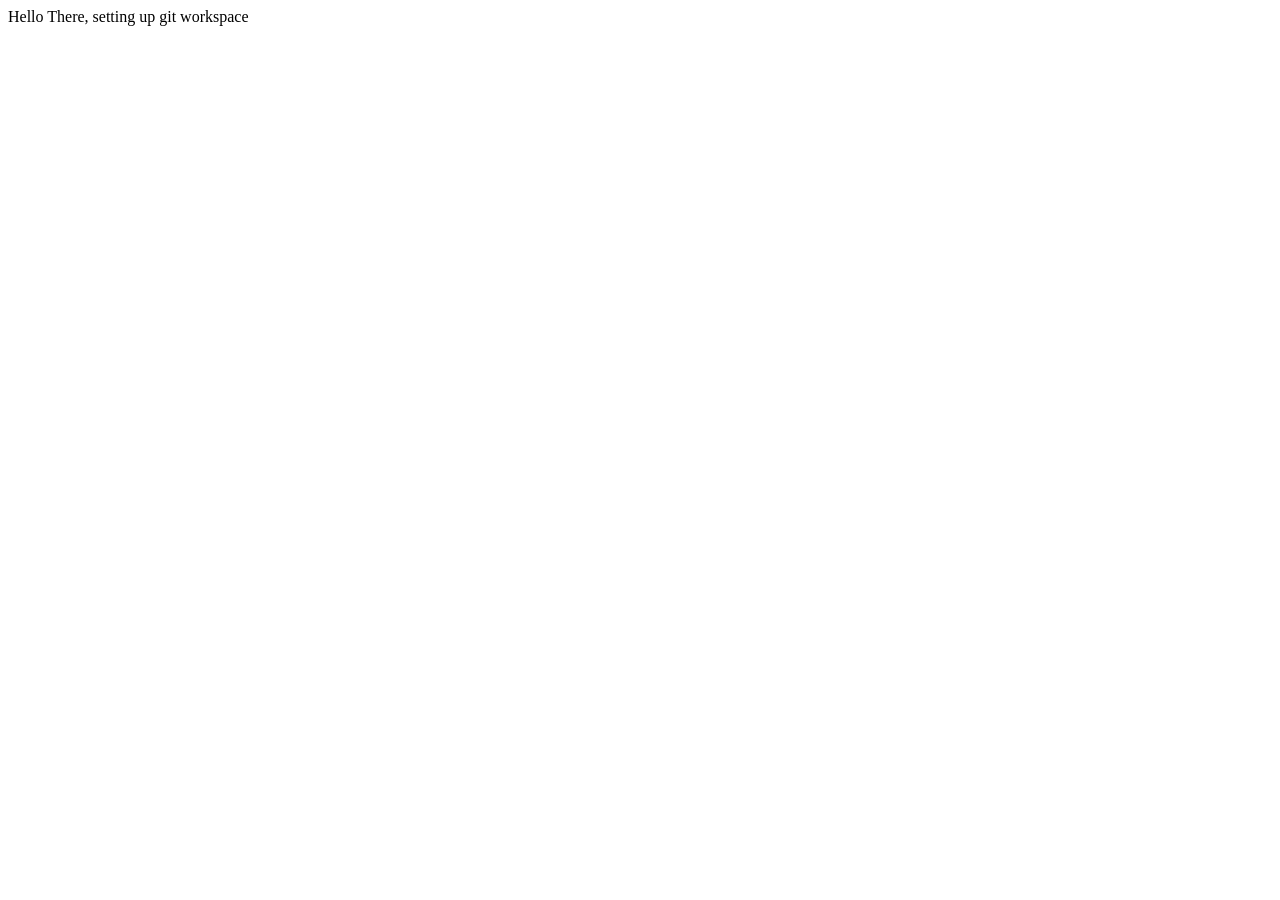
==== index.html @ cd3141fd "set_git_work" ====
<!DOCTYPE html>
<html lang="en">
<head>
    <meta charset="UTF-8">
    <meta name="viewport" content="width=device-width, initial-scale=1.0">
    <title>Document</title>
</head>
<body>
    Hello There, 
    setting up git workspace
</body>
</html>
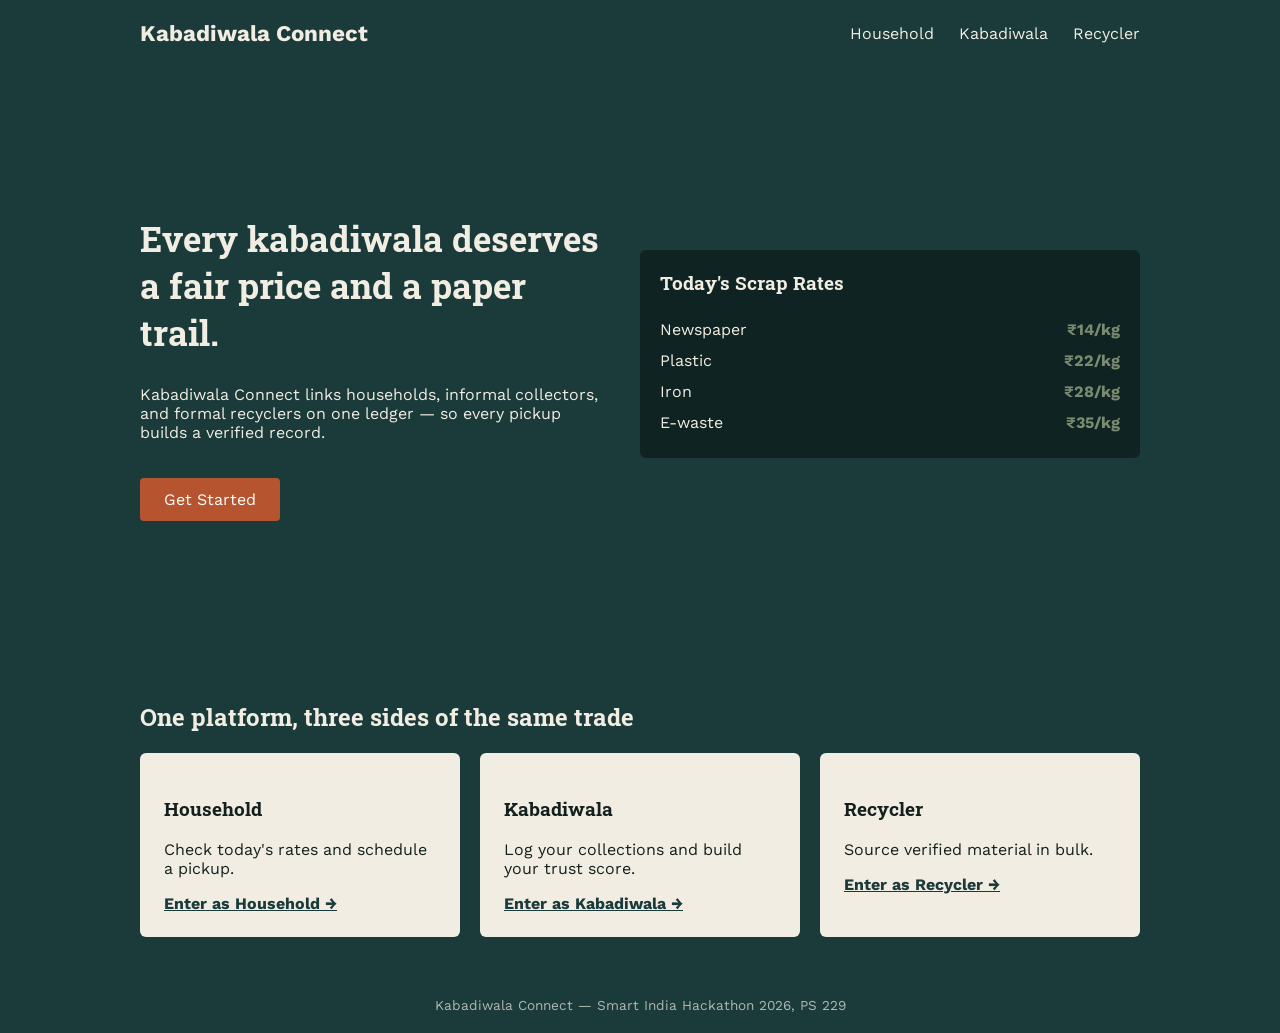
==== commit 59528b3b: "Replace placeholder with landing page" ====
--- a/index.html
+++ b/index.html
@@ -1,12 +1,227 @@
 <!DOCTYPE html>
 <html lang="en">
 <head>
-    <meta charset="UTF-8">
-    <meta name="viewport" content="width=device-width, initial-scale=1.0">
-    <title>Document</title>
+  <meta charset="UTF-8">
+  <meta name="viewport" content="width=device-width, initial-scale=1.0">
+  <title>Kabadiwala Connect</title>
+
+  <!-- This loads two fonts from Google Fonts: one for headings, one for body text -->
+  <link href="https://fonts.googleapis.com/css2?family=Roboto+Slab:wght@700&family=Work+Sans:wght@400;600&display=swap" rel="stylesheet">
+
+  <style>
+
+    /* ---------- COLORS ----------
+       Change these values and the whole page updates, since every
+       element below uses var(--something) instead of a hardcoded color. */
+    :root {
+      --background: #1B3A3A;   /* dark teal, main page background */
+      --text: #F1EDE3;         /* off-white text on dark background */
+      --accent: #B5542E;       /* copper/rust, used for buttons */
+      --card-bg: #F1EDE3;      /* light background for the 3 role cards */
+      --card-text: #14201D;    /* dark text inside the light cards */
+      --price-color: #7A8B6F;  /* sage green for the prices */
+    }
+
+    body {
+      background: var(--background);
+      color: var(--text);
+      font-family: 'Work Sans', sans-serif;
+      margin: 0;
+    }
+
+    h1, h2, h3 {
+      font-family: 'Roboto Slab', serif; /* heading font */
+    }
+
+    /* This just keeps content from stretching edge-to-edge on wide screens */
+    .container {
+      max-width: 1000px;
+      margin: 0 auto;
+      padding: 0 20px;
+    }
+
+
+    /* ---------- HEADER / NAVBAR ---------- */
+    header {
+      padding: 20px 0;
+    }
+
+    header .container {
+      display: flex;
+      justify-content: space-between;
+      align-items: center;
+    }
+
+    .logo {
+      font-size: 1.4rem;
+      font-weight: bold;
+    }
+
+    nav a {
+      color: var(--text);
+      text-decoration: none;
+      margin-left: 20px;
+    }
+
+
+    /* ---------- HERO SECTION (top banner) ---------- */
+    .hero {
+      padding: 60px 0;
+      display: flex;
+      flex-wrap: wrap;      /* stacks on small screens automatically */
+      gap: 40px;
+      align-items: center;
+    }
+
+    .hero-text {
+      flex: 1;
+      min-width: 280px;
+    }
+
+    .hero-text h1 {
+      font-size: 2.2rem;
+    }
+
+    .button {
+      display: inline-block;
+      background: var(--accent);
+      color: white;
+      padding: 12px 24px;
+      text-decoration: none;
+      border-radius: 4px;
+      margin-top: 20px;
+    }
+
+    /* the box on the right showing today's scrap prices */
+    .rate-box {
+      flex: 1;
+      min-width: 260px;
+      background: #0F2323;
+      padding: 20px;
+      border-radius: 6px;
+    }
+
+    .rate-box h3 {
+      margin-top: 0;
+    }
+
+    .rate-row {
+      display: flex;
+      justify-content: space-between;
+      padding: 6px 0;
+    }
+
+    .rate-row span:last-child {
+      color: var(--price-color);
+      font-weight: bold;
+    }
+
+
+    /* ---------- ROLE CARDS SECTION ---------- */
+    .roles {
+      padding: 40px 0;
+    }
+
+    .role-cards {
+      display: flex;
+      flex-wrap: wrap;
+      gap: 20px;
+    }
+
+    .card {
+      background: var(--card-bg);
+      color: var(--card-text);
+      padding: 24px;
+      border-radius: 6px;
+      flex: 1;
+      min-width: 250px;
+    }
+
+    .card a {
+      color: var(--background);
+      font-weight: bold;
+    }
+
+
+    /* ---------- FOOTER ---------- */
+    footer {
+      padding: 20px 0;
+      text-align: center;
+      font-size: 0.85rem;
+      opacity: 0.7;
+    }
+
+  </style>
 </head>
 <body>
-    Hello There, 
-    setting up git workspace
+
+  <!-- ===== HEADER ===== -->
+  <header>
+    <div class="container">
+      <div class="logo">Kabadiwala Connect</div>
+      <nav>
+        <a href="#household">Household</a>
+        <a href="#kabadiwala">Kabadiwala</a>
+        <a href="#recycler">Recycler</a>
+      </nav>
+    </div>
+  </header>
+
+  <!-- ===== HERO SECTION ===== -->
+  <section class="hero">
+    <div class="container hero">
+
+      <div class="hero-text">
+        <h1>Every kabadiwala deserves a fair price and a paper trail.</h1>
+        <p>Kabadiwala Connect links households, informal collectors, and formal
+           recyclers on one ledger — so every pickup builds a verified record.</p>
+        <a href="#household" class="button">Get Started</a>
+      </div>
+
+      <div class="rate-box">
+        <h3>Today's Scrap Rates</h3>
+        <div class="rate-row"><span>Newspaper</span><span>₹14/kg</span></div>
+        <div class="rate-row"><span>Plastic</span><span>₹22/kg</span></div>
+        <div class="rate-row"><span>Iron</span><span>₹28/kg</span></div>
+        <div class="rate-row"><span>E-waste</span><span>₹35/kg</span></div>
+      </div>
+
+    </div>
+  </section>
+
+  <!-- ===== ROLE CARDS SECTION ===== -->
+  <section class="roles">
+    <div class="container">
+      <h2>One platform, three sides of the same trade</h2>
+
+      <div class="role-cards">
+
+        <div class="card" id="household">
+          <h3>Household</h3>
+          <p>Check today's rates and schedule a pickup.</p>
+          <a href="#">Enter as Household →</a>
+        </div>
+
+        <div class="card" id="kabadiwala">
+          <h3>Kabadiwala</h3>
+          <p>Log your collections and build your trust score.</p>
+          <a href="#">Enter as Kabadiwala →</a>
+        </div>
+
+        <div class="card" id="recycler">
+          <h3>Recycler</h3>
+          <p>Source verified material in bulk.</p>
+          <a href="#">Enter as Recycler →</a>
+        </div>
+
+      </div>
+    </div>
+  </section>
+
+  <!-- ===== FOOTER ===== -->
+  <footer>
+    Kabadiwala Connect — Smart India Hackathon 2026, PS 229
+  </footer>
+
 </body>
-</html>+</html>
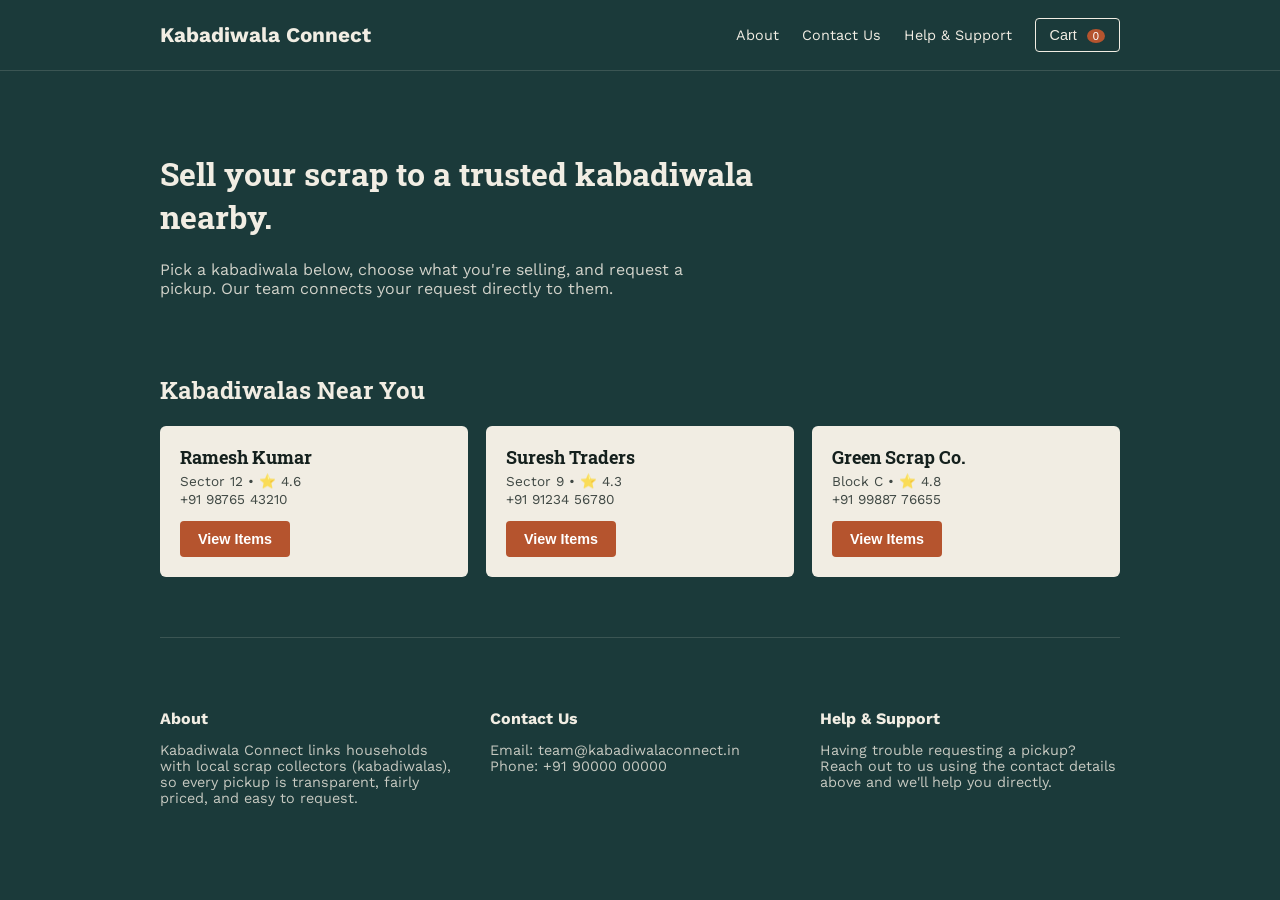
==== commit c5fa77a0: "newindex" ====
--- a/index.html
+++ b/index.html
@@ -5,22 +5,20 @@
   <meta name="viewport" content="width=device-width, initial-scale=1.0">
   <title>Kabadiwala Connect</title>
 
-  <!-- This loads two fonts from Google Fonts: one for headings, one for body text -->
   <link href="https://fonts.googleapis.com/css2?family=Roboto+Slab:wght@700&family=Work+Sans:wght@400;600&display=swap" rel="stylesheet">
 
   <style>
 
-    /* ---------- COLORS ----------
-       Change these values and the whole page updates, since every
-       element below uses var(--something) instead of a hardcoded color. */
     :root {
-      --background: #1B3A3A;   /* dark teal, main page background */
-      --text: #F1EDE3;         /* off-white text on dark background */
-      --accent: #B5542E;       /* copper/rust, used for buttons */
-      --card-bg: #F1EDE3;      /* light background for the 3 role cards */
-      --card-text: #14201D;    /* dark text inside the light cards */
-      --price-color: #7A8B6F;  /* sage green for the prices */
-    }
+      --background: #1B3A3A;
+      --text: #F1EDE3;
+      --accent: #B5542E;
+      --card-bg: #F1EDE3;
+      --card-text: #14201D;
+      --price-color: #7A8B6F;
+    }
+
+    * { box-sizing: border-box; }
 
     body {
       background: var(--background);
@@ -30,198 +28,621 @@
     }
 
     h1, h2, h3 {
-      font-family: 'Roboto Slab', serif; /* heading font */
-    }
-
-    /* This just keeps content from stretching edge-to-edge on wide screens */
+      font-family: 'Roboto Slab', serif;
+    }
+
     .container {
       max-width: 1000px;
       margin: 0 auto;
       padding: 0 20px;
     }
 
-
-    /* ---------- HEADER / NAVBAR ---------- */
+    a { color: inherit; }
+
+    .btn {
+      background: var(--accent);
+      color: white;
+      border: none;
+      padding: 10px 18px;
+      border-radius: 4px;
+      cursor: pointer;
+      font-size: 0.9rem;
+      font-weight: 600;
+      text-decoration: none;
+      display: inline-block;
+    }
+
+    .btn:hover { opacity: 0.9; }
+
+    .btn-secondary {
+      background: transparent;
+      border: 1px solid var(--text);
+      color: var(--text);
+    }
+
+    /* ---------- HEADER (same on every screen) ---------- */
     header {
-      padding: 20px 0;
+      padding: 18px 0;
+      border-bottom: 1px solid rgba(241,237,227,0.15);
     }
 
     header .container {
       display: flex;
       justify-content: space-between;
       align-items: center;
+      flex-wrap: wrap;
+      gap: 10px;
     }
 
     .logo {
-      font-size: 1.4rem;
+      font-size: 1.3rem;
       font-weight: bold;
+      cursor: pointer;
     }
 
     nav a {
+      margin-left: 18px;
+      text-decoration: none;
+      font-size: 0.9rem;
+      cursor: pointer;
+    }
+
+    #cart-button {
+      position: relative;
+      background: none;
+      border: 1px solid var(--text);
       color: var(--text);
-      text-decoration: none;
-      margin-left: 20px;
-    }
-
-
-    /* ---------- HERO SECTION (top banner) ---------- */
-    .hero {
-      padding: 60px 0;
-      display: flex;
-      flex-wrap: wrap;      /* stacks on small screens automatically */
-      gap: 40px;
-      align-items: center;
-    }
-
-    .hero-text {
-      flex: 1;
-      min-width: 280px;
-    }
-
-    .hero-text h1 {
-      font-size: 2.2rem;
-    }
-
-    .button {
-      display: inline-block;
+      padding: 8px 14px;
+      border-radius: 4px;
+      cursor: pointer;
+      font-size: 0.9rem;
+      margin-left: 18px;
+    }
+
+    #cart-count {
       background: var(--accent);
       color: white;
-      padding: 12px 24px;
-      text-decoration: none;
-      border-radius: 4px;
+      border-radius: 50%;
+      font-size: 0.7rem;
+      padding: 1px 6px;
+      margin-left: 6px;
+    }
+
+    /* A "screen" is one full view: Home, Items, Cart, Checkout, Confirmation.
+       Only one is visible at a time -- controlled by JavaScript below. */
+    .screen { display: none; padding: 40px 0; }
+    .screen.active { display: block; }
+
+
+    /* ---------- HOME SCREEN ---------- */
+    .hero {
+      padding: 20px 0 40px;
+    }
+
+    .hero h1 { font-size: 2rem; max-width: 600px; }
+    .hero p { max-width: 550px; opacity: 0.85; }
+
+    .kabadiwala-grid {
+      display: grid;
+      grid-template-columns: repeat(auto-fit, minmax(240px, 1fr));
+      gap: 18px;
       margin-top: 20px;
     }
 
-    /* the box on the right showing today's scrap prices */
-    .rate-box {
-      flex: 1;
-      min-width: 260px;
-      background: #0F2323;
+    .kabadiwala-card {
+      background: var(--card-bg);
+      color: var(--card-text);
       padding: 20px;
       border-radius: 6px;
     }
 
-    .rate-box h3 {
-      margin-top: 0;
-    }
-
-    .rate-row {
+    .kabadiwala-card h3 { margin: 0 0 4px 0; font-size: 1.1rem; }
+    .kabadiwala-card p { margin: 2px 0; font-size: 0.85rem; opacity: 0.8; }
+    .kabadiwala-card .btn { margin-top: 12px; }
+
+    /* About / Contact / Help sections at the bottom of the home screen */
+    .info-section {
+      margin-top: 60px;
+      padding-top: 30px;
+      border-top: 1px solid rgba(241,237,227,0.15);
+    }
+
+    .info-grid {
+      display: grid;
+      grid-template-columns: repeat(auto-fit, minmax(220px, 1fr));
+      gap: 30px;
+      margin-top: 20px;
+    }
+
+    .info-grid h4 { margin-bottom: 8px; }
+    .info-grid p { font-size: 0.9rem; opacity: 0.8; }
+
+
+    /* ---------- ITEMS SCREEN ---------- */
+    .item-grid {
+      display: grid;
+      grid-template-columns: repeat(auto-fit, minmax(200px, 1fr));
+      gap: 16px;
+      margin-top: 20px;
+    }
+
+    .item-card {
+      background: var(--card-bg);
+      color: var(--card-text);
+      padding: 18px;
+      border-radius: 6px;
+      text-align: center;
+    }
+
+    .item-card .icon { font-size: 1.8rem; margin-bottom: 6px; }
+    .item-card h4 { margin: 4px 0; font-size: 1rem; }
+    .item-card .price { color: var(--price-color); font-weight: bold; margin-bottom: 10px; }
+
+    .item-card input[type="number"] {
+      width: 70px;
+      padding: 6px;
+      border: 1px solid #ccc;
+      border-radius: 4px;
+      text-align: center;
+      margin-bottom: 8px;
+    }
+
+    .others-box {
+      background: var(--card-bg);
+      color: var(--card-text);
+      padding: 18px;
+      border-radius: 6px;
+      margin-top: 24px;
+    }
+
+    .others-box .row {
+      display: flex;
+      gap: 10px;
+      flex-wrap: wrap;
+      margin-top: 10px;
+    }
+
+    .others-box input {
+      padding: 8px 10px;
+      border: 1px solid #ccc;
+      border-radius: 4px;
+      flex: 1;
+      min-width: 140px;
+    }
+
+
+    /* ---------- CART SCREEN ---------- */
+    .cart-row {
+      background: var(--card-bg);
+      color: var(--card-text);
+      padding: 14px 18px;
+      border-radius: 6px;
+      margin-bottom: 10px;
       display: flex;
       justify-content: space-between;
-      padding: 6px 0;
-    }
-
-    .rate-row span:last-child {
-      color: var(--price-color);
-      font-weight: bold;
-    }
-
-
-    /* ---------- ROLE CARDS SECTION ---------- */
-    .roles {
-      padding: 40px 0;
-    }
-
-    .role-cards {
-      display: flex;
+      align-items: center;
       flex-wrap: wrap;
-      gap: 20px;
-    }
-
-    .card {
+      gap: 10px;
+    }
+
+    .cart-row .remove {
+      background: none;
+      border: none;
+      color: var(--accent);
+      cursor: pointer;
+      font-weight: 600;
+    }
+
+    #cart-total {
+      margin-top: 20px;
+      font-size: 1.2rem;
+    }
+
+
+    /* ---------- CHECKOUT SCREEN ---------- */
+    .form-card {
       background: var(--card-bg);
       color: var(--card-text);
+      padding: 26px;
+      border-radius: 6px;
+      max-width: 500px;
+    }
+
+    .form-group { margin-bottom: 16px; }
+    label { display: block; font-weight: 600; margin-bottom: 6px; font-size: 0.9rem; }
+
+    input, textarea {
+      width: 100%;
+      padding: 10px 12px;
+      border: 1px solid #ccc;
+      border-radius: 4px;
+      font-family: inherit;
+      font-size: 0.95rem;
+    }
+
+
+    /* ---------- CONFIRMATION SCREEN ---------- */
+    .confirmation-box {
+      background: var(--price-color);
+      color: #14201D;
       padding: 24px;
       border-radius: 6px;
-      flex: 1;
-      min-width: 250px;
-    }
-
-    .card a {
-      color: var(--background);
-      font-weight: bold;
-    }
-
-
-    /* ---------- FOOTER ---------- */
-    footer {
-      padding: 20px 0;
-      text-align: center;
-      font-size: 0.85rem;
-      opacity: 0.7;
+      max-width: 500px;
     }
 
   </style>
 </head>
 <body>
 
-  <!-- ===== HEADER ===== -->
+  <!-- ===== HEADER (visible on every screen) ===== -->
   <header>
     <div class="container">
-      <div class="logo">Kabadiwala Connect</div>
+      <div class="logo" onclick="showScreen('home')">Kabadiwala Connect</div>
       <nav>
-        <a href="#household">Household</a>
-        <a href="#kabadiwala">Kabadiwala</a>
-        <a href="#recycler">Recycler</a>
+        <a onclick="scrollToInfo('about')">About</a>
+        <a onclick="scrollToInfo('contact')">Contact Us</a>
+        <a onclick="scrollToInfo('help')">Help &amp; Support</a>
+        <button id="cart-button" onclick="showScreen('cart')">
+          Cart <span id="cart-count">0</span>
+        </button>
       </nav>
     </div>
   </header>
 
-  <!-- ===== HERO SECTION ===== -->
-  <section class="hero">
-    <div class="container hero">
-
-      <div class="hero-text">
-        <h1>Every kabadiwala deserves a fair price and a paper trail.</h1>
-        <p>Kabadiwala Connect links households, informal collectors, and formal
-           recyclers on one ledger — so every pickup builds a verified record.</p>
-        <a href="#household" class="button">Get Started</a>
+
+  <!-- ============================================================
+       HOME SCREEN
+       ============================================================ -->
+  <div class="screen active" id="screen-home">
+    <div class="container">
+
+      <div class="hero">
+        <h1>Sell your scrap to a trusted kabadiwala nearby.</h1>
+        <p>Pick a kabadiwala below, choose what you're selling, and request
+           a pickup. Our team connects your request directly to them.</p>
       </div>
 
-      <div class="rate-box">
-        <h3>Today's Scrap Rates</h3>
-        <div class="rate-row"><span>Newspaper</span><span>₹14/kg</span></div>
-        <div class="rate-row"><span>Plastic</span><span>₹22/kg</span></div>
-        <div class="rate-row"><span>Iron</span><span>₹28/kg</span></div>
-        <div class="rate-row"><span>E-waste</span><span>₹35/kg</span></div>
+      <h2>Kabadiwalas Near You</h2>
+      <div class="kabadiwala-grid" id="kabadiwala-list">
+        <!-- filled in by JavaScript from the "kabadiwalas" list below -->
       </div>
 
+      <!-- ===== ABOUT / CONTACT / HELP ===== -->
+      <div class="info-section">
+        <div class="info-grid">
+          <div id="about">
+            <h4>About</h4>
+            <p>Kabadiwala Connect links households with local scrap collectors
+               (kabadiwalas), so every pickup is transparent, fairly priced,
+               and easy to request.</p>
+          </div>
+          <div id="contact">
+            <h4>Contact Us</h4>
+            <p>Email: team@kabadiwalaconnect.in<br>
+               Phone: +91 90000 00000</p>
+          </div>
+          <div id="help">
+            <h4>Help &amp; Support</h4>
+            <p>Having trouble requesting a pickup? Reach out to us using the
+               contact details above and we'll help you directly.</p>
+          </div>
+        </div>
+      </div>
+
     </div>
-  </section>
-
-  <!-- ===== ROLE CARDS SECTION ===== -->
-  <section class="roles">
+  </div>
+
+
+  <!-- ============================================================
+       ITEMS SCREEN (shown after picking a kabadiwala)
+       ============================================================ -->
+  <div class="screen" id="screen-items">
     <div class="container">
-      <h2>One platform, three sides of the same trade</h2>
-
-      <div class="role-cards">
-
-        <div class="card" id="household">
-          <h3>Household</h3>
-          <p>Check today's rates and schedule a pickup.</p>
-          <a href="#">Enter as Household →</a>
+      <button class="btn btn-secondary" onclick="showScreen('home')">&larr; Back to Kabadiwalas</button>
+      <h2 id="items-heading" style="margin-top:20px;">Items</h2>
+      <p id="items-subheading" style="opacity:0.8;"></p>
+
+      <div class="item-grid" id="item-grid">
+        <!-- filled in by JavaScript from the "catalog" list below -->
+      </div>
+
+      <!-- "Others" -- for anything not on the list -->
+      <div class="others-box">
+        <h4>Don't see your item?</h4>
+        <div class="row">
+          <input type="text" id="other-item-name" placeholder="What are you selling?">
+          <input type="number" id="other-item-weight" placeholder="Est. weight (kg)" min="0">
+          <button class="btn" onclick="addOtherItem()">Add to Cart</button>
         </div>
-
-        <div class="card" id="kabadiwala">
-          <h3>Kabadiwala</h3>
-          <p>Log your collections and build your trust score.</p>
-          <a href="#">Enter as Kabadiwala →</a>
-        </div>
-
-        <div class="card" id="recycler">
-          <h3>Recycler</h3>
-          <p>Source verified material in bulk.</p>
-          <a href="#">Enter as Recycler →</a>
-        </div>
-
       </div>
     </div>
-  </section>
-
-  <!-- ===== FOOTER ===== -->
-  <footer>
-    Kabadiwala Connect — Smart India Hackathon 2026, PS 229
-  </footer>
+  </div>
+
+
+  <!-- ============================================================
+       CART SCREEN
+       ============================================================ -->
+  <div class="screen" id="screen-cart">
+    <div class="container">
+      <button class="btn btn-secondary" onclick="showScreen('home')">&larr; Continue Browsing</button>
+      <h2 style="margin-top:20px;">Your Cart</h2>
+
+      <div id="cart-items"></div>
+      <p id="empty-cart-message" style="opacity:0.7;">Your cart is empty.</p>
+
+      <div id="cart-total"></div>
+
+      <button class="btn" style="margin-top:20px;" onclick="goToCheckout()">Request Pickup</button>
+    </div>
+  </div>
+
+
+  <!-- ============================================================
+       CHECKOUT SCREEN
+       ============================================================ -->
+  <div class="screen" id="screen-checkout">
+    <div class="container">
+      <button class="btn btn-secondary" onclick="showScreen('cart')">&larr; Back to Cart</button>
+      <h2 style="margin-top:20px;">Your Details</h2>
+      <p style="opacity:0.8; max-width:480px;">
+        Enter your details below. This goes directly to our team, and we'll
+        connect you with the kabadiwala you selected.
+      </p>
+
+      <div class="form-card">
+        <form id="checkout-form">
+          <div class="form-group">
+            <label for="cf-name">Full Name</label>
+            <input type="text" id="cf-name" required>
+          </div>
+          <div class="form-group">
+            <label for="cf-phone">Phone Number</label>
+            <input type="tel" id="cf-phone" required>
+          </div>
+          <div class="form-group">
+            <label for="cf-address">Address</label>
+            <input type="text" id="cf-address" required>
+          </div>
+          <div class="form-group">
+            <label for="cf-time">Preferred Pickup Time</label>
+            <input type="datetime-local" id="cf-time" required>
+          </div>
+          <button type="submit" class="btn">Submit Request</button>
+        </form>
+      </div>
+    </div>
+  </div>
+
+
+  <!-- ============================================================
+       CONFIRMATION SCREEN
+       ============================================================ -->
+  <div class="screen" id="screen-confirmation">
+    <div class="container">
+      <div class="confirmation-box">
+        <h3>Request Sent!</h3>
+        <p id="confirmation-summary"></p>
+        <p>Our team will connect you with the kabadiwala shortly.</p>
+      </div>
+      <button class="btn" style="margin-top:24px;" onclick="startOver()">Back to Home</button>
+    </div>
+  </div>
+
+
+  <script>
+
+    /* ----------------------------------------------------------
+       FAKE DATA -- for the demo only. Edit these lists to add
+       more kabadiwalas or change item prices.
+    ---------------------------------------------------------- */
+
+    let kabadiwalas = [
+      { id: 1, name: "Ramesh Kumar", area: "Sector 12", phone: "+91 98765 43210", rating: "4.6" },
+      { id: 2, name: "Suresh Traders", area: "Sector 9",  phone: "+91 91234 56780", rating: "4.3" },
+      { id: 3, name: "Green Scrap Co.", area: "Block C",  phone: "+91 99887 76655", rating: "4.8" }
+    ];
+
+    // Same catalog is shown for every kabadiwala in this demo version.
+    let catalog = [
+      { name: "Newspaper",     rate: 14, icon: "📰" },
+      { name: "Cardboard",     rate: 11, icon: "📦" },
+      { name: "Plastic Bottles", rate: 22, icon: "🧴" },
+      { name: "Iron Scrap",    rate: 28, icon: "🔩" },
+      { name: "Aluminum",      rate: 32, icon: "🥫" },
+      { name: "E-waste",       rate: 35, icon: "🔌" },
+      { name: "Glass Bottles", rate: 8,  icon: "🍾" },
+      { name: "Copper Wire",   rate: 55, icon: "🧵" }
+    ];
+
+    let cart = [];               // items the user has added
+    let selectedKabadiwala = null;
+
+
+    /* ---------- SCREEN SWITCHING ---------- */
+    function showScreen(name) {
+      document.querySelectorAll(".screen").forEach(function (el) {
+        el.classList.remove("active");
+      });
+      document.getElementById("screen-" + name).classList.add("active");
+      window.scrollTo(0, 0);
+    }
+
+    function scrollToInfo(id) {
+      showScreen("home");
+      setTimeout(function () {
+        document.getElementById(id).scrollIntoView({ behavior: "smooth" });
+      }, 50);
+    }
+
+
+    /* ---------- HOME SCREEN: render kabadiwala list ---------- */
+    function renderKabadiwalas() {
+      const list = document.getElementById("kabadiwala-list");
+      list.innerHTML = "";
+      kabadiwalas.forEach(function (k) {
+        const card = document.createElement("div");
+        card.className = "kabadiwala-card";
+        card.innerHTML = `
+          <h3>${k.name}</h3>
+          <p>${k.area} • ⭐ ${k.rating}</p>
+          <p>${k.phone}</p>
+          <button class="btn" onclick="openItems(${k.id})">View Items</button>
+        `;
+        list.appendChild(card);
+      });
+    }
+
+
+    /* ---------- ITEMS SCREEN ---------- */
+    function openItems(kabadiwalaId) {
+      selectedKabadiwala = kabadiwalas.find(function (k) { return k.id === kabadiwalaId; });
+
+      document.getElementById("items-heading").textContent = selectedKabadiwala.name + "'s Rate List";
+      document.getElementById("items-subheading").textContent = selectedKabadiwala.area + " • " + selectedKabadiwala.phone;
+
+      const grid = document.getElementById("item-grid");
+      grid.innerHTML = "";
+      catalog.forEach(function (item, index) {
+        const card = document.createElement("div");
+        card.className = "item-card";
+        card.innerHTML = `
+          <div class="icon">${item.icon}</div>
+          <h4>${item.name}</h4>
+          <div class="price">₹${item.rate}/kg</div>
+          <div><input type="number" id="qty-${index}" placeholder="kg" min="0" value="1"></div>
+          <button class="btn" onclick="addToCart(${index})">Add to Cart</button>
+        `;
+        grid.appendChild(card);
+      });
+
+      showScreen("items");
+    }
+
+    function addToCart(index) {
+      const item = catalog[index];
+      const weight = parseFloat(document.getElementById("qty-" + index).value) || 0;
+      if (weight <= 0) return;
+
+      cart.push({
+        name: item.name,
+        rate: item.rate,
+        weight: weight
+      });
+
+      updateCartCount();
+    }
+
+    function addOtherItem() {
+      const name = document.getElementById("other-item-name").value;
+      const weight = parseFloat(document.getElementById("other-item-weight").value) || 0;
+      if (name === "" || weight <= 0) return;
+
+      cart.push({
+        name: name + " (custom)",
+        rate: null,   // no fixed rate -- kabadiwala will quote this in person
+        weight: weight
+      });
+
+      document.getElementById("other-item-name").value = "";
+      document.getElementById("other-item-weight").value = "";
+      updateCartCount();
+    }
+
+    function updateCartCount() {
+      document.getElementById("cart-count").textContent = cart.length;
+    }
+
+
+    /* ---------- CART SCREEN ---------- */
+    function renderCart() {
+      const container = document.getElementById("cart-items");
+      const emptyMessage = document.getElementById("empty-cart-message");
+      const totalBox = document.getElementById("cart-total");
+
+      container.innerHTML = "";
+
+      if (cart.length === 0) {
+        emptyMessage.style.display = "block";
+        totalBox.textContent = "";
+        return;
+      }
+
+      emptyMessage.style.display = "none";
+
+      let total = 0;
+
+      cart.forEach(function (item, index) {
+        const lineValue = item.rate ? item.rate * item.weight : null;
+        if (lineValue) total += lineValue;
+
+        const row = document.createElement("div");
+        row.className = "cart-row";
+        row.innerHTML = `
+          <div>
+            <strong>${item.name}</strong> — ${item.weight} kg
+            ${item.rate ? " @ ₹" + item.rate + "/kg" : " (rate to be quoted)"}
+          </div>
+          <div>
+            ${lineValue ? "₹" + lineValue.toFixed(0) : ""}
+            <button class="remove" onclick="removeFromCart(${index})">Remove</button>
+          </div>
+        `;
+        container.appendChild(row);
+      });
+
+      totalBox.textContent = "Estimated total: ₹" + total.toFixed(0);
+    }
+
+    function removeFromCart(index) {
+      cart.splice(index, 1);
+      updateCartCount();
+      renderCart();
+    }
+
+
+    /* ---------- CHECKOUT SCREEN ---------- */
+    function goToCheckout() {
+      if (cart.length === 0) return;
+      showScreen("checkout");
+    }
+
+    document.getElementById("checkout-form").addEventListener("submit", function (event) {
+      event.preventDefault();
+
+      const name = document.getElementById("cf-name").value;
+      const phone = document.getElementById("cf-phone").value;
+      const address = document.getElementById("cf-address").value;
+      const time = document.getElementById("cf-time").value;
+
+      /* In a real deployed version, this is the point where you would
+         send "name, phone, address, time, cart, selectedKabadiwala" to
+         a backend, a Google Form, or an email service so your team
+         actually receives it. For this demo, we just show it back on
+         screen as a confirmation. */
+
+      const summary = `${name}, we've noted your pickup request for ` +
+        `${cart.length} item(s) with ${selectedKabadiwala ? selectedKabadiwala.name : "a kabadiwala"} ` +
+        `at ${address}, preferred time ${time.replace("T", " ")}.`;
+
+      document.getElementById("confirmation-summary").textContent = summary;
+      showScreen("confirmation");
+    });
+
+    function startOver() {
+      cart = [];
+      updateCartCount();
+      document.getElementById("checkout-form").reset();
+      showScreen("home");
+    }
+
+
+    /* ---------- INITIAL LOAD ---------- */
+    renderKabadiwalas();
+
+    // Re-render the cart screen every time it's opened, so it's always up to date
+    document.getElementById("cart-button").addEventListener("click", renderCart);
+
+  </script>
 
 </body>
 </html>
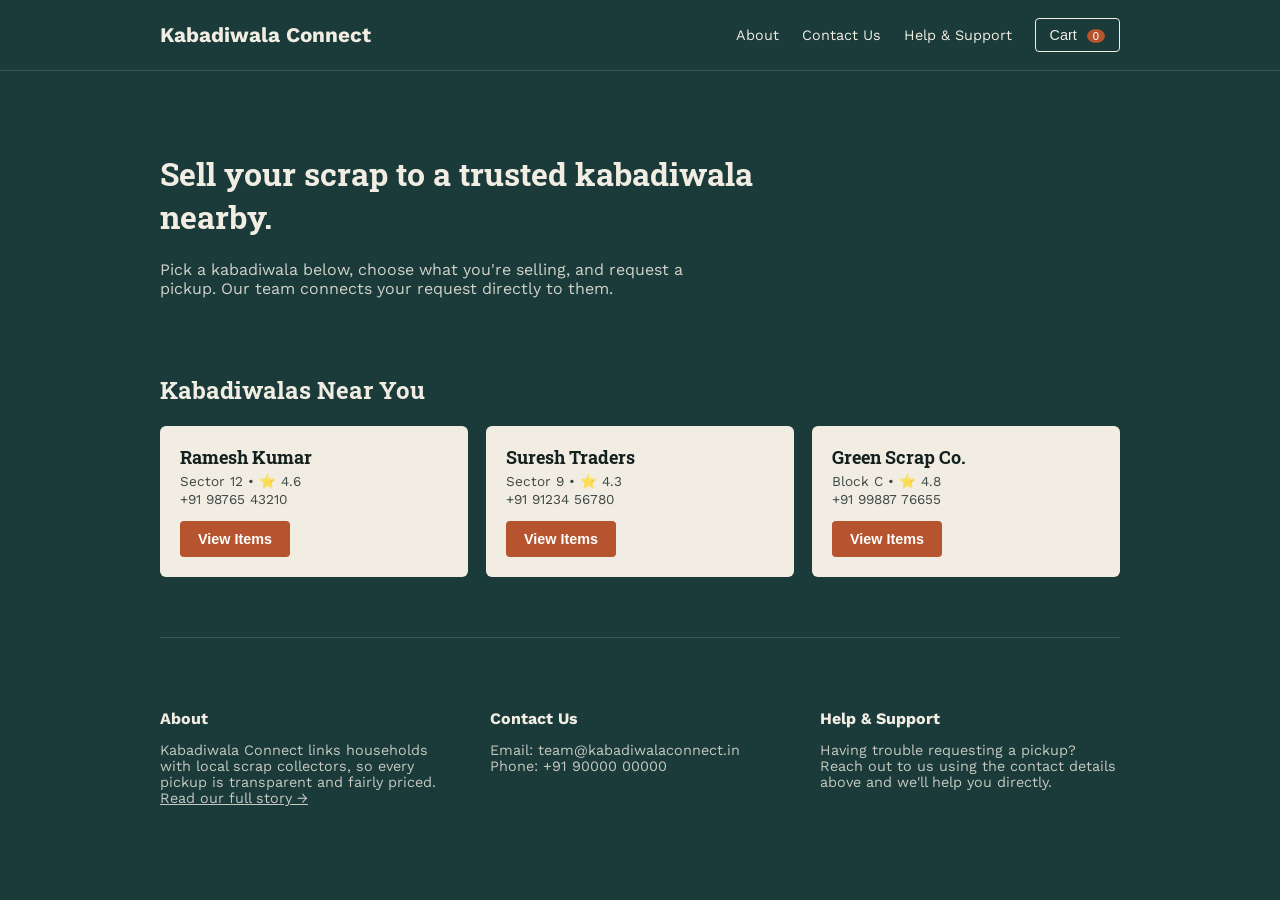
==== commit b05b180d: "prototype 1" ====
--- a/index.html
+++ b/index.html
@@ -6,271 +6,7 @@
   <title>Kabadiwala Connect</title>
 
   <link href="https://fonts.googleapis.com/css2?family=Roboto+Slab:wght@700&family=Work+Sans:wght@400;600&display=swap" rel="stylesheet">
-
-  <style>
-
-    :root {
-      --background: #1B3A3A;
-      --text: #F1EDE3;
-      --accent: #B5542E;
-      --card-bg: #F1EDE3;
-      --card-text: #14201D;
-      --price-color: #7A8B6F;
-    }
-
-    * { box-sizing: border-box; }
-
-    body {
-      background: var(--background);
-      color: var(--text);
-      font-family: 'Work Sans', sans-serif;
-      margin: 0;
-    }
-
-    h1, h2, h3 {
-      font-family: 'Roboto Slab', serif;
-    }
-
-    .container {
-      max-width: 1000px;
-      margin: 0 auto;
-      padding: 0 20px;
-    }
-
-    a { color: inherit; }
-
-    .btn {
-      background: var(--accent);
-      color: white;
-      border: none;
-      padding: 10px 18px;
-      border-radius: 4px;
-      cursor: pointer;
-      font-size: 0.9rem;
-      font-weight: 600;
-      text-decoration: none;
-      display: inline-block;
-    }
-
-    .btn:hover { opacity: 0.9; }
-
-    .btn-secondary {
-      background: transparent;
-      border: 1px solid var(--text);
-      color: var(--text);
-    }
-
-    /* ---------- HEADER (same on every screen) ---------- */
-    header {
-      padding: 18px 0;
-      border-bottom: 1px solid rgba(241,237,227,0.15);
-    }
-
-    header .container {
-      display: flex;
-      justify-content: space-between;
-      align-items: center;
-      flex-wrap: wrap;
-      gap: 10px;
-    }
-
-    .logo {
-      font-size: 1.3rem;
-      font-weight: bold;
-      cursor: pointer;
-    }
-
-    nav a {
-      margin-left: 18px;
-      text-decoration: none;
-      font-size: 0.9rem;
-      cursor: pointer;
-    }
-
-    #cart-button {
-      position: relative;
-      background: none;
-      border: 1px solid var(--text);
-      color: var(--text);
-      padding: 8px 14px;
-      border-radius: 4px;
-      cursor: pointer;
-      font-size: 0.9rem;
-      margin-left: 18px;
-    }
-
-    #cart-count {
-      background: var(--accent);
-      color: white;
-      border-radius: 50%;
-      font-size: 0.7rem;
-      padding: 1px 6px;
-      margin-left: 6px;
-    }
-
-    /* A "screen" is one full view: Home, Items, Cart, Checkout, Confirmation.
-       Only one is visible at a time -- controlled by JavaScript below. */
-    .screen { display: none; padding: 40px 0; }
-    .screen.active { display: block; }
-
-
-    /* ---------- HOME SCREEN ---------- */
-    .hero {
-      padding: 20px 0 40px;
-    }
-
-    .hero h1 { font-size: 2rem; max-width: 600px; }
-    .hero p { max-width: 550px; opacity: 0.85; }
-
-    .kabadiwala-grid {
-      display: grid;
-      grid-template-columns: repeat(auto-fit, minmax(240px, 1fr));
-      gap: 18px;
-      margin-top: 20px;
-    }
-
-    .kabadiwala-card {
-      background: var(--card-bg);
-      color: var(--card-text);
-      padding: 20px;
-      border-radius: 6px;
-    }
-
-    .kabadiwala-card h3 { margin: 0 0 4px 0; font-size: 1.1rem; }
-    .kabadiwala-card p { margin: 2px 0; font-size: 0.85rem; opacity: 0.8; }
-    .kabadiwala-card .btn { margin-top: 12px; }
-
-    /* About / Contact / Help sections at the bottom of the home screen */
-    .info-section {
-      margin-top: 60px;
-      padding-top: 30px;
-      border-top: 1px solid rgba(241,237,227,0.15);
-    }
-
-    .info-grid {
-      display: grid;
-      grid-template-columns: repeat(auto-fit, minmax(220px, 1fr));
-      gap: 30px;
-      margin-top: 20px;
-    }
-
-    .info-grid h4 { margin-bottom: 8px; }
-    .info-grid p { font-size: 0.9rem; opacity: 0.8; }
-
-
-    /* ---------- ITEMS SCREEN ---------- */
-    .item-grid {
-      display: grid;
-      grid-template-columns: repeat(auto-fit, minmax(200px, 1fr));
-      gap: 16px;
-      margin-top: 20px;
-    }
-
-    .item-card {
-      background: var(--card-bg);
-      color: var(--card-text);
-      padding: 18px;
-      border-radius: 6px;
-      text-align: center;
-    }
-
-    .item-card .icon { font-size: 1.8rem; margin-bottom: 6px; }
-    .item-card h4 { margin: 4px 0; font-size: 1rem; }
-    .item-card .price { color: var(--price-color); font-weight: bold; margin-bottom: 10px; }
-
-    .item-card input[type="number"] {
-      width: 70px;
-      padding: 6px;
-      border: 1px solid #ccc;
-      border-radius: 4px;
-      text-align: center;
-      margin-bottom: 8px;
-    }
-
-    .others-box {
-      background: var(--card-bg);
-      color: var(--card-text);
-      padding: 18px;
-      border-radius: 6px;
-      margin-top: 24px;
-    }
-
-    .others-box .row {
-      display: flex;
-      gap: 10px;
-      flex-wrap: wrap;
-      margin-top: 10px;
-    }
-
-    .others-box input {
-      padding: 8px 10px;
-      border: 1px solid #ccc;
-      border-radius: 4px;
-      flex: 1;
-      min-width: 140px;
-    }
-
-
-    /* ---------- CART SCREEN ---------- */
-    .cart-row {
-      background: var(--card-bg);
-      color: var(--card-text);
-      padding: 14px 18px;
-      border-radius: 6px;
-      margin-bottom: 10px;
-      display: flex;
-      justify-content: space-between;
-      align-items: center;
-      flex-wrap: wrap;
-      gap: 10px;
-    }
-
-    .cart-row .remove {
-      background: none;
-      border: none;
-      color: var(--accent);
-      cursor: pointer;
-      font-weight: 600;
-    }
-
-    #cart-total {
-      margin-top: 20px;
-      font-size: 1.2rem;
-    }
-
-
-    /* ---------- CHECKOUT SCREEN ---------- */
-    .form-card {
-      background: var(--card-bg);
-      color: var(--card-text);
-      padding: 26px;
-      border-radius: 6px;
-      max-width: 500px;
-    }
-
-    .form-group { margin-bottom: 16px; }
-    label { display: block; font-weight: 600; margin-bottom: 6px; font-size: 0.9rem; }
-
-    input, textarea {
-      width: 100%;
-      padding: 10px 12px;
-      border: 1px solid #ccc;
-      border-radius: 4px;
-      font-family: inherit;
-      font-size: 0.95rem;
-    }
-
-
-    /* ---------- CONFIRMATION SCREEN ---------- */
-    .confirmation-box {
-      background: var(--price-color);
-      color: #14201D;
-      padding: 24px;
-      border-radius: 6px;
-      max-width: 500px;
-    }
-
-  </style>
+  <link rel="stylesheet" href="styles.css">
 </head>
 <body>
 
@@ -279,7 +15,7 @@
     <div class="container">
       <div class="logo" onclick="showScreen('home')">Kabadiwala Connect</div>
       <nav>
-        <a onclick="scrollToInfo('about')">About</a>
+        <a href="about.html">About</a>
         <a onclick="scrollToInfo('contact')">Contact Us</a>
         <a onclick="scrollToInfo('help')">Help &amp; Support</a>
         <button id="cart-button" onclick="showScreen('cart')">
@@ -312,9 +48,9 @@
         <div class="info-grid">
           <div id="about">
             <h4>About</h4>
-            <p>Kabadiwala Connect links households with local scrap collectors
-               (kabadiwalas), so every pickup is transparent, fairly priced,
-               and easy to request.</p>
+            <p>Kabadiwala Connect links households with local scrap collectors,
+               so every pickup is transparent and fairly priced.
+               <a href="about.html" style="text-decoration: underline;">Read our full story &rarr;</a></p>
           </div>
           <div id="contact">
             <h4>Contact Us</h4>
@@ -429,220 +165,6 @@
   </div>
 
 
-  <script>
-
-    /* ----------------------------------------------------------
-       FAKE DATA -- for the demo only. Edit these lists to add
-       more kabadiwalas or change item prices.
-    ---------------------------------------------------------- */
-
-    let kabadiwalas = [
-      { id: 1, name: "Ramesh Kumar", area: "Sector 12", phone: "+91 98765 43210", rating: "4.6" },
-      { id: 2, name: "Suresh Traders", area: "Sector 9",  phone: "+91 91234 56780", rating: "4.3" },
-      { id: 3, name: "Green Scrap Co.", area: "Block C",  phone: "+91 99887 76655", rating: "4.8" }
-    ];
-
-    // Same catalog is shown for every kabadiwala in this demo version.
-    let catalog = [
-      { name: "Newspaper",     rate: 14, icon: "📰" },
-      { name: "Cardboard",     rate: 11, icon: "📦" },
-      { name: "Plastic Bottles", rate: 22, icon: "🧴" },
-      { name: "Iron Scrap",    rate: 28, icon: "🔩" },
-      { name: "Aluminum",      rate: 32, icon: "🥫" },
-      { name: "E-waste",       rate: 35, icon: "🔌" },
-      { name: "Glass Bottles", rate: 8,  icon: "🍾" },
-      { name: "Copper Wire",   rate: 55, icon: "🧵" }
-    ];
-
-    let cart = [];               // items the user has added
-    let selectedKabadiwala = null;
-
-
-    /* ---------- SCREEN SWITCHING ---------- */
-    function showScreen(name) {
-      document.querySelectorAll(".screen").forEach(function (el) {
-        el.classList.remove("active");
-      });
-      document.getElementById("screen-" + name).classList.add("active");
-      window.scrollTo(0, 0);
-    }
-
-    function scrollToInfo(id) {
-      showScreen("home");
-      setTimeout(function () {
-        document.getElementById(id).scrollIntoView({ behavior: "smooth" });
-      }, 50);
-    }
-
-
-    /* ---------- HOME SCREEN: render kabadiwala list ---------- */
-    function renderKabadiwalas() {
-      const list = document.getElementById("kabadiwala-list");
-      list.innerHTML = "";
-      kabadiwalas.forEach(function (k) {
-        const card = document.createElement("div");
-        card.className = "kabadiwala-card";
-        card.innerHTML = `
-          <h3>${k.name}</h3>
-          <p>${k.area} • ⭐ ${k.rating}</p>
-          <p>${k.phone}</p>
-          <button class="btn" onclick="openItems(${k.id})">View Items</button>
-        `;
-        list.appendChild(card);
-      });
-    }
-
-
-    /* ---------- ITEMS SCREEN ---------- */
-    function openItems(kabadiwalaId) {
-      selectedKabadiwala = kabadiwalas.find(function (k) { return k.id === kabadiwalaId; });
-
-      document.getElementById("items-heading").textContent = selectedKabadiwala.name + "'s Rate List";
-      document.getElementById("items-subheading").textContent = selectedKabadiwala.area + " • " + selectedKabadiwala.phone;
-
-      const grid = document.getElementById("item-grid");
-      grid.innerHTML = "";
-      catalog.forEach(function (item, index) {
-        const card = document.createElement("div");
-        card.className = "item-card";
-        card.innerHTML = `
-          <div class="icon">${item.icon}</div>
-          <h4>${item.name}</h4>
-          <div class="price">₹${item.rate}/kg</div>
-          <div><input type="number" id="qty-${index}" placeholder="kg" min="0" value="1"></div>
-          <button class="btn" onclick="addToCart(${index})">Add to Cart</button>
-        `;
-        grid.appendChild(card);
-      });
-
-      showScreen("items");
-    }
-
-    function addToCart(index) {
-      const item = catalog[index];
-      const weight = parseFloat(document.getElementById("qty-" + index).value) || 0;
-      if (weight <= 0) return;
-
-      cart.push({
-        name: item.name,
-        rate: item.rate,
-        weight: weight
-      });
-
-      updateCartCount();
-    }
-
-    function addOtherItem() {
-      const name = document.getElementById("other-item-name").value;
-      const weight = parseFloat(document.getElementById("other-item-weight").value) || 0;
-      if (name === "" || weight <= 0) return;
-
-      cart.push({
-        name: name + " (custom)",
-        rate: null,   // no fixed rate -- kabadiwala will quote this in person
-        weight: weight
-      });
-
-      document.getElementById("other-item-name").value = "";
-      document.getElementById("other-item-weight").value = "";
-      updateCartCount();
-    }
-
-    function updateCartCount() {
-      document.getElementById("cart-count").textContent = cart.length;
-    }
-
-
-    /* ---------- CART SCREEN ---------- */
-    function renderCart() {
-      const container = document.getElementById("cart-items");
-      const emptyMessage = document.getElementById("empty-cart-message");
-      const totalBox = document.getElementById("cart-total");
-
-      container.innerHTML = "";
-
-      if (cart.length === 0) {
-        emptyMessage.style.display = "block";
-        totalBox.textContent = "";
-        return;
-      }
-
-      emptyMessage.style.display = "none";
-
-      let total = 0;
-
-      cart.forEach(function (item, index) {
-        const lineValue = item.rate ? item.rate * item.weight : null;
-        if (lineValue) total += lineValue;
-
-        const row = document.createElement("div");
-        row.className = "cart-row";
-        row.innerHTML = `
-          <div>
-            <strong>${item.name}</strong> — ${item.weight} kg
-            ${item.rate ? " @ ₹" + item.rate + "/kg" : " (rate to be quoted)"}
-          </div>
-          <div>
-            ${lineValue ? "₹" + lineValue.toFixed(0) : ""}
-            <button class="remove" onclick="removeFromCart(${index})">Remove</button>
-          </div>
-        `;
-        container.appendChild(row);
-      });
-
-      totalBox.textContent = "Estimated total: ₹" + total.toFixed(0);
-    }
-
-    function removeFromCart(index) {
-      cart.splice(index, 1);
-      updateCartCount();
-      renderCart();
-    }
-
-
-    /* ---------- CHECKOUT SCREEN ---------- */
-    function goToCheckout() {
-      if (cart.length === 0) return;
-      showScreen("checkout");
-    }
-
-    document.getElementById("checkout-form").addEventListener("submit", function (event) {
-      event.preventDefault();
-
-      const name = document.getElementById("cf-name").value;
-      const phone = document.getElementById("cf-phone").value;
-      const address = document.getElementById("cf-address").value;
-      const time = document.getElementById("cf-time").value;
-
-      /* In a real deployed version, this is the point where you would
-         send "name, phone, address, time, cart, selectedKabadiwala" to
-         a backend, a Google Form, or an email service so your team
-         actually receives it. For this demo, we just show it back on
-         screen as a confirmation. */
-
-      const summary = `${name}, we've noted your pickup request for ` +
-        `${cart.length} item(s) with ${selectedKabadiwala ? selectedKabadiwala.name : "a kabadiwala"} ` +
-        `at ${address}, preferred time ${time.replace("T", " ")}.`;
-
-      document.getElementById("confirmation-summary").textContent = summary;
-      showScreen("confirmation");
-    });
-
-    function startOver() {
-      cart = [];
-      updateCartCount();
-      document.getElementById("checkout-form").reset();
-      showScreen("home");
-    }
-
-
-    /* ---------- INITIAL LOAD ---------- */
-    renderKabadiwalas();
-
-    // Re-render the cart screen every time it's opened, so it's always up to date
-    document.getElementById("cart-button").addEventListener("click", renderCart);
-
-  </script>
-
+  <script src="script.js"></script>
 </body>
 </html>
--- a/styles.css
+++ b/styles.css
@@ -0,0 +1,260 @@
+:root {
+      --background: #1B3A3A;
+      --text: #F1EDE3;
+      --accent: #B5542E;
+      --card-bg: #F1EDE3;
+      --card-text: #14201D;
+      --price-color: #7A8B6F;
+    }
+
+    * { box-sizing: border-box; }
+
+    body {
+      background: var(--background);
+      color: var(--text);
+      font-family: 'Work Sans', sans-serif;
+      margin: 0;
+    }
+
+    h1, h2, h3 {
+      font-family: 'Roboto Slab', serif;
+    }
+
+    .container {
+      max-width: 1000px;
+      margin: 0 auto;
+      padding: 0 20px;
+    }
+
+    a { color: inherit; }
+
+    .btn {
+      background: var(--accent);
+      color: white;
+      border: none;
+      padding: 10px 18px;
+      border-radius: 4px;
+      cursor: pointer;
+      font-size: 0.9rem;
+      font-weight: 600;
+      text-decoration: none;
+      display: inline-block;
+    }
+
+    .btn:hover { opacity: 0.9; }
+
+    .btn-secondary {
+      background: transparent;
+      border: 1px solid var(--text);
+      color: var(--text);
+    }
+
+    /* ---------- HEADER (same on every screen) ---------- */
+    header {
+      padding: 18px 0;
+      border-bottom: 1px solid rgba(241,237,227,0.15);
+    }
+
+    header .container {
+      display: flex;
+      justify-content: space-between;
+      align-items: center;
+      flex-wrap: wrap;
+      gap: 10px;
+    }
+
+    .logo {
+      font-size: 1.3rem;
+      font-weight: bold;
+      cursor: pointer;
+    }
+
+    nav a {
+      margin-left: 18px;
+      text-decoration: none;
+      font-size: 0.9rem;
+      cursor: pointer;
+    }
+
+    #cart-button {
+      position: relative;
+      background: none;
+      border: 1px solid var(--text);
+      color: var(--text);
+      padding: 8px 14px;
+      border-radius: 4px;
+      cursor: pointer;
+      font-size: 0.9rem;
+      margin-left: 18px;
+    }
+
+    #cart-count {
+      background: var(--accent);
+      color: white;
+      border-radius: 50%;
+      font-size: 0.7rem;
+      padding: 1px 6px;
+      margin-left: 6px;
+    }
+
+    /* A "screen" is one full view: Home, Items, Cart, Checkout, Confirmation.
+       Only one is visible at a time -- controlled by JavaScript below. */
+    .screen { display: none; padding: 40px 0; }
+    .screen.active { display: block; }
+
+
+    /* ---------- HOME SCREEN ---------- */
+    .hero {
+      padding: 20px 0 40px;
+    }
+
+    .hero h1 { font-size: 2rem; max-width: 600px; }
+    .hero p { max-width: 550px; opacity: 0.85; }
+
+    .kabadiwala-grid {
+      display: grid;
+      grid-template-columns: repeat(auto-fit, minmax(240px, 1fr));
+      gap: 18px;
+      margin-top: 20px;
+    }
+
+    .kabadiwala-card {
+      background: var(--card-bg);
+      color: var(--card-text);
+      padding: 20px;
+      border-radius: 6px;
+    }
+
+    .kabadiwala-card h3 { margin: 0 0 4px 0; font-size: 1.1rem; }
+    .kabadiwala-card p { margin: 2px 0; font-size: 0.85rem; opacity: 0.8; }
+    .kabadiwala-card .btn { margin-top: 12px; }
+
+    /* About / Contact / Help sections at the bottom of the home screen */
+    .info-section {
+      margin-top: 60px;
+      padding-top: 30px;
+      border-top: 1px solid rgba(241,237,227,0.15);
+    }
+
+    .info-grid {
+      display: grid;
+      grid-template-columns: repeat(auto-fit, minmax(220px, 1fr));
+      gap: 30px;
+      margin-top: 20px;
+    }
+
+    .info-grid h4 { margin-bottom: 8px; }
+    .info-grid p { font-size: 0.9rem; opacity: 0.8; }
+
+
+    /* ---------- ITEMS SCREEN ---------- */
+    .item-grid {
+      display: grid;
+      grid-template-columns: repeat(auto-fit, minmax(200px, 1fr));
+      gap: 16px;
+      margin-top: 20px;
+    }
+
+    .item-card {
+      background: var(--card-bg);
+      color: var(--card-text);
+      padding: 18px;
+      border-radius: 6px;
+      text-align: center;
+    }
+
+    .item-card .icon { font-size: 1.8rem; margin-bottom: 6px; }
+    .item-card h4 { margin: 4px 0; font-size: 1rem; }
+    .item-card .price { color: var(--price-color); font-weight: bold; margin-bottom: 10px; }
+
+    .item-card input[type="number"] {
+      width: 70px;
+      padding: 6px;
+      border: 1px solid #ccc;
+      border-radius: 4px;
+      text-align: center;
+      margin-bottom: 8px;
+    }
+
+    .others-box {
+      background: var(--card-bg);
+      color: var(--card-text);
+      padding: 18px;
+      border-radius: 6px;
+      margin-top: 24px;
+    }
+
+    .others-box .row {
+      display: flex;
+      gap: 10px;
+      flex-wrap: wrap;
+      margin-top: 10px;
+    }
+
+    .others-box input {
+      padding: 8px 10px;
+      border: 1px solid #ccc;
+      border-radius: 4px;
+      flex: 1;
+      min-width: 140px;
+    }
+
+
+    /* ---------- CART SCREEN ---------- */
+    .cart-row {
+      background: var(--card-bg);
+      color: var(--card-text);
+      padding: 14px 18px;
+      border-radius: 6px;
+      margin-bottom: 10px;
+      display: flex;
+      justify-content: space-between;
+      align-items: center;
+      flex-wrap: wrap;
+      gap: 10px;
+    }
+
+    .cart-row .remove {
+      background: none;
+      border: none;
+      color: var(--accent);
+      cursor: pointer;
+      font-weight: 600;
+    }
+
+    #cart-total {
+      margin-top: 20px;
+      font-size: 1.2rem;
+    }
+
+
+    /* ---------- CHECKOUT SCREEN ---------- */
+    .form-card {
+      background: var(--card-bg);
+      color: var(--card-text);
+      padding: 26px;
+      border-radius: 6px;
+      max-width: 500px;
+    }
+
+    .form-group { margin-bottom: 16px; }
+    label { display: block; font-weight: 600; margin-bottom: 6px; font-size: 0.9rem; }
+
+    input, textarea {
+      width: 100%;
+      padding: 10px 12px;
+      border: 1px solid #ccc;
+      border-radius: 4px;
+      font-family: inherit;
+      font-size: 0.95rem;
+    }
+
+
+    /* ---------- CONFIRMATION SCREEN ---------- */
+    .confirmation-box {
+      background: var(--price-color);
+      color: #14201D;
+      padding: 24px;
+      border-radius: 6px;
+      max-width: 500px;
+    }
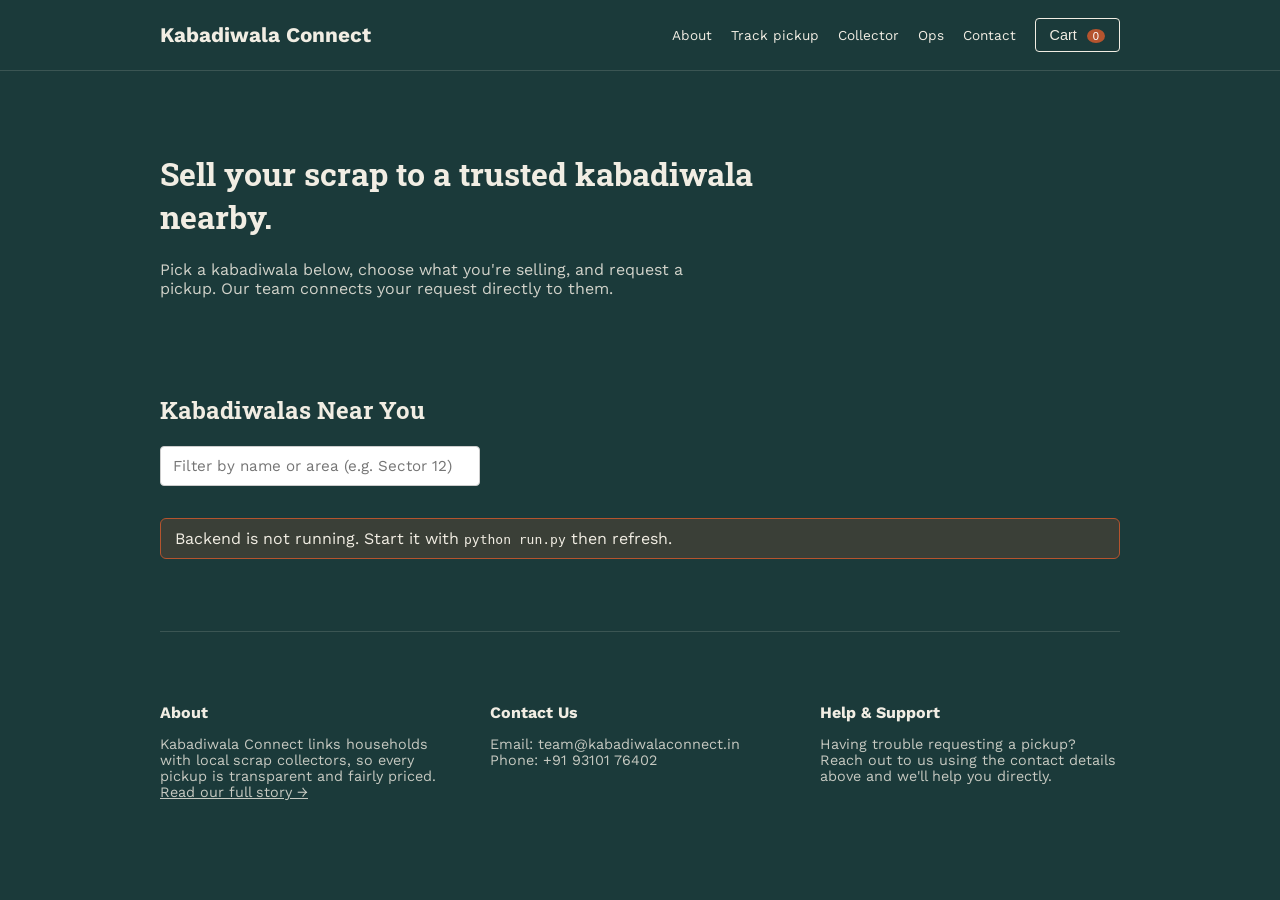
==== commit 16c18440: "Add a local SQLite API so SIH pickups persist across household, collector, and ops. EOF  Co-authored" ====
--- a/index.html
+++ b/index.html
@@ -13,12 +13,14 @@
   <!-- ===== HEADER (visible on every screen) ===== -->
   <header>
     <div class="container">
-      <div class="logo" onclick="showScreen('home')">Kabadiwala Connect</div>
+      <div class="logo" onclick="goHome()">Kabadiwala Connect</div>
       <nav>
         <a href="about.html">About</a>
-        <a onclick="scrollToInfo('contact')">Contact Us</a>
-        <a onclick="scrollToInfo('help')">Help &amp; Support</a>
-        <button id="cart-button" onclick="showScreen('cart')">
+        <a href="track.html">Track pickup</a>
+        <a href="collector.html">Collector</a>
+        <a href="admin.html">Ops</a>
+        <a onclick="scrollToInfo('contact')">Contact</a>
+        <button id="cart-button" type="button">
           Cart <span id="cart-count">0</span>
         </button>
       </nav>
@@ -38,10 +40,13 @@
            a pickup. Our team connects your request directly to them.</p>
       </div>
 
+      <div class="stats-strip" id="impact-stats"></div>
+
       <h2>Kabadiwalas Near You</h2>
-      <div class="kabadiwala-grid" id="kabadiwala-list">
-        <!-- filled in by JavaScript from the "kabadiwalas" list below -->
+      <div class="search-row">
+        <input type="search" id="area-search" placeholder="Filter by name or area (e.g. Sector 12)">
       </div>
+      <div class="kabadiwala-grid" id="kabadiwala-list"></div>
 
       <!-- ===== ABOUT / CONTACT / HELP ===== -->
       <div class="info-section">
@@ -55,7 +60,7 @@
           <div id="contact">
             <h4>Contact Us</h4>
             <p>Email: team@kabadiwalaconnect.in<br>
-               Phone: +91 90000 00000</p>
+               Phone: +91 93101 76402</p>
           </div>
           <div id="help">
             <h4>Help &amp; Support</h4>
@@ -133,8 +138,9 @@
           </div>
           <div class="form-group">
             <label for="cf-phone">Phone Number</label>
-            <input type="tel" id="cf-phone" required>
+            <input type="tel" id="cf-phone" required placeholder="10-digit mobile">
           </div>
+          <p id="checkout-error" class="banner" hidden></p>
           <div class="form-group">
             <label for="cf-address">Address</label>
             <input type="text" id="cf-address" required>
@@ -156,11 +162,14 @@
   <div class="screen" id="screen-confirmation">
     <div class="container">
       <div class="confirmation-box">
-        <h3>Request Sent!</h3>
+        <h3>Request logged</h3>
+        <p>Your tracking code</p>
+        <p class="tracking-code" id="tracking-code"></p>
         <p id="confirmation-summary"></p>
-        <p>Our team will connect you with the kabadiwala shortly.</p>
+        <p>Share this code with the collector, or track status any time.</p>
+        <a class="btn" id="track-link" href="track.html">Track this pickup</a>
       </div>
-      <button class="btn" style="margin-top:24px;" onclick="startOver()">Back to Home</button>
+      <button class="btn btn-secondary" style="margin-top:24px;" onclick="startOver()">Back to Home</button>
     </div>
   </div>
 
--- a/styles.css
+++ b/styles.css
@@ -1,260 +1,312 @@
 :root {
-      --background: #1B3A3A;
-      --text: #F1EDE3;
-      --accent: #B5542E;
-      --card-bg: #F1EDE3;
-      --card-text: #14201D;
-      --price-color: #7A8B6F;
-    }
-
-    * { box-sizing: border-box; }
-
-    body {
-      background: var(--background);
-      color: var(--text);
-      font-family: 'Work Sans', sans-serif;
-      margin: 0;
-    }
-
-    h1, h2, h3 {
-      font-family: 'Roboto Slab', serif;
-    }
-
-    .container {
-      max-width: 1000px;
-      margin: 0 auto;
-      padding: 0 20px;
-    }
-
-    a { color: inherit; }
-
-    .btn {
-      background: var(--accent);
-      color: white;
-      border: none;
-      padding: 10px 18px;
-      border-radius: 4px;
-      cursor: pointer;
-      font-size: 0.9rem;
-      font-weight: 600;
-      text-decoration: none;
-      display: inline-block;
-    }
-
-    .btn:hover { opacity: 0.9; }
-
-    .btn-secondary {
-      background: transparent;
-      border: 1px solid var(--text);
-      color: var(--text);
-    }
-
-    /* ---------- HEADER (same on every screen) ---------- */
-    header {
-      padding: 18px 0;
-      border-bottom: 1px solid rgba(241,237,227,0.15);
-    }
-
-    header .container {
-      display: flex;
-      justify-content: space-between;
-      align-items: center;
-      flex-wrap: wrap;
-      gap: 10px;
-    }
-
-    .logo {
-      font-size: 1.3rem;
-      font-weight: bold;
-      cursor: pointer;
-    }
-
-    nav a {
-      margin-left: 18px;
-      text-decoration: none;
-      font-size: 0.9rem;
-      cursor: pointer;
-    }
-
-    #cart-button {
-      position: relative;
-      background: none;
-      border: 1px solid var(--text);
-      color: var(--text);
-      padding: 8px 14px;
-      border-radius: 4px;
-      cursor: pointer;
-      font-size: 0.9rem;
-      margin-left: 18px;
-    }
-
-    #cart-count {
-      background: var(--accent);
-      color: white;
-      border-radius: 50%;
-      font-size: 0.7rem;
-      padding: 1px 6px;
-      margin-left: 6px;
-    }
-
-    /* A "screen" is one full view: Home, Items, Cart, Checkout, Confirmation.
-       Only one is visible at a time -- controlled by JavaScript below. */
-    .screen { display: none; padding: 40px 0; }
-    .screen.active { display: block; }
-
-
-    /* ---------- HOME SCREEN ---------- */
-    .hero {
-      padding: 20px 0 40px;
-    }
-
-    .hero h1 { font-size: 2rem; max-width: 600px; }
-    .hero p { max-width: 550px; opacity: 0.85; }
-
-    .kabadiwala-grid {
-      display: grid;
-      grid-template-columns: repeat(auto-fit, minmax(240px, 1fr));
-      gap: 18px;
-      margin-top: 20px;
-    }
-
-    .kabadiwala-card {
-      background: var(--card-bg);
-      color: var(--card-text);
-      padding: 20px;
-      border-radius: 6px;
-    }
-
-    .kabadiwala-card h3 { margin: 0 0 4px 0; font-size: 1.1rem; }
-    .kabadiwala-card p { margin: 2px 0; font-size: 0.85rem; opacity: 0.8; }
-    .kabadiwala-card .btn { margin-top: 12px; }
-
-    /* About / Contact / Help sections at the bottom of the home screen */
-    .info-section {
-      margin-top: 60px;
-      padding-top: 30px;
-      border-top: 1px solid rgba(241,237,227,0.15);
-    }
-
-    .info-grid {
-      display: grid;
-      grid-template-columns: repeat(auto-fit, minmax(220px, 1fr));
-      gap: 30px;
-      margin-top: 20px;
-    }
-
-    .info-grid h4 { margin-bottom: 8px; }
-    .info-grid p { font-size: 0.9rem; opacity: 0.8; }
-
-
-    /* ---------- ITEMS SCREEN ---------- */
-    .item-grid {
-      display: grid;
-      grid-template-columns: repeat(auto-fit, minmax(200px, 1fr));
-      gap: 16px;
-      margin-top: 20px;
-    }
-
-    .item-card {
-      background: var(--card-bg);
-      color: var(--card-text);
-      padding: 18px;
-      border-radius: 6px;
-      text-align: center;
-    }
-
-    .item-card .icon { font-size: 1.8rem; margin-bottom: 6px; }
-    .item-card h4 { margin: 4px 0; font-size: 1rem; }
-    .item-card .price { color: var(--price-color); font-weight: bold; margin-bottom: 10px; }
-
-    .item-card input[type="number"] {
-      width: 70px;
-      padding: 6px;
-      border: 1px solid #ccc;
-      border-radius: 4px;
-      text-align: center;
-      margin-bottom: 8px;
-    }
-
-    .others-box {
-      background: var(--card-bg);
-      color: var(--card-text);
-      padding: 18px;
-      border-radius: 6px;
-      margin-top: 24px;
-    }
-
-    .others-box .row {
-      display: flex;
-      gap: 10px;
-      flex-wrap: wrap;
-      margin-top: 10px;
-    }
-
-    .others-box input {
-      padding: 8px 10px;
-      border: 1px solid #ccc;
-      border-radius: 4px;
-      flex: 1;
-      min-width: 140px;
-    }
-
-
-    /* ---------- CART SCREEN ---------- */
-    .cart-row {
-      background: var(--card-bg);
-      color: var(--card-text);
-      padding: 14px 18px;
-      border-radius: 6px;
-      margin-bottom: 10px;
-      display: flex;
-      justify-content: space-between;
-      align-items: center;
-      flex-wrap: wrap;
-      gap: 10px;
-    }
-
-    .cart-row .remove {
-      background: none;
-      border: none;
-      color: var(--accent);
-      cursor: pointer;
-      font-weight: 600;
-    }
-
-    #cart-total {
-      margin-top: 20px;
-      font-size: 1.2rem;
-    }
-
-
-    /* ---------- CHECKOUT SCREEN ---------- */
-    .form-card {
-      background: var(--card-bg);
-      color: var(--card-text);
-      padding: 26px;
-      border-radius: 6px;
-      max-width: 500px;
-    }
-
-    .form-group { margin-bottom: 16px; }
-    label { display: block; font-weight: 600; margin-bottom: 6px; font-size: 0.9rem; }
-
-    input, textarea {
-      width: 100%;
-      padding: 10px 12px;
-      border: 1px solid #ccc;
-      border-radius: 4px;
-      font-family: inherit;
-      font-size: 0.95rem;
-    }
-
-
-    /* ---------- CONFIRMATION SCREEN ---------- */
-    .confirmation-box {
-      background: var(--price-color);
-      color: #14201D;
-      padding: 24px;
-      border-radius: 6px;
-      max-width: 500px;
-    }
+  --background: #1B3A3A;
+  --text: #F1EDE3;
+  --accent: #B5542E;
+  --card-bg: #F1EDE3;
+  --card-text: #14201D;
+  --price-color: #7A8B6F;
+}
+
+* { box-sizing: border-box; }
+
+body {
+  background: var(--background);
+  color: var(--text);
+  font-family: 'Work Sans', sans-serif;
+  margin: 0;
+}
+
+h1, h2, h3 {
+  font-family: 'Roboto Slab', serif;
+}
+
+.container {
+  max-width: 1000px;
+  margin: 0 auto;
+  padding: 0 20px;
+}
+
+a { color: inherit; }
+
+.btn {
+  background: var(--accent);
+  color: white;
+  border: none;
+  padding: 10px 18px;
+  border-radius: 4px;
+  cursor: pointer;
+  font-size: 0.9rem;
+  font-weight: 600;
+  text-decoration: none;
+  display: inline-block;
+}
+
+.btn:hover { opacity: 0.9; }
+.btn:disabled { opacity: 0.5; cursor: not-allowed; }
+
+.btn-secondary {
+  background: transparent;
+  border: 1px solid var(--text);
+  color: var(--text);
+}
+
+header {
+  padding: 18px 0;
+  border-bottom: 1px solid rgba(241,237,227,0.15);
+}
+
+header .container {
+  display: flex;
+  justify-content: space-between;
+  align-items: center;
+  flex-wrap: wrap;
+  gap: 10px;
+}
+
+.logo {
+  font-size: 1.3rem;
+  font-weight: bold;
+  cursor: pointer;
+}
+
+nav a {
+  margin-left: 14px;
+  text-decoration: none;
+  font-size: 0.85rem;
+  cursor: pointer;
+}
+
+#cart-button {
+  position: relative;
+  background: none;
+  border: 1px solid var(--text);
+  color: var(--text);
+  padding: 8px 14px;
+  border-radius: 4px;
+  cursor: pointer;
+  font-size: 0.9rem;
+  margin-left: 14px;
+}
+
+#cart-count {
+  background: var(--accent);
+  color: white;
+  border-radius: 50%;
+  font-size: 0.7rem;
+  padding: 1px 6px;
+  margin-left: 6px;
+}
+
+.screen { display: none; padding: 40px 0; }
+.screen.active { display: block; }
+
+.hero { padding: 20px 0 40px; }
+.hero h1 { font-size: 2rem; max-width: 600px; }
+.hero p { max-width: 550px; opacity: 0.85; }
+
+.search-row {
+  display: flex;
+  gap: 10px;
+  flex-wrap: wrap;
+  margin: 8px 0 20px;
+}
+
+.search-row input {
+  max-width: 320px;
+}
+
+.kabadiwala-grid {
+  display: grid;
+  grid-template-columns: repeat(auto-fit, minmax(240px, 1fr));
+  gap: 18px;
+  margin-top: 20px;
+}
+
+.kabadiwala-card {
+  background: var(--card-bg);
+  color: var(--card-text);
+  padding: 20px;
+  border-radius: 6px;
+}
+
+.kabadiwala-card h3 { margin: 0 0 4px 0; font-size: 1.1rem; }
+.kabadiwala-card p { margin: 2px 0; font-size: 0.85rem; opacity: 0.8; }
+.kabadiwala-card .btn { margin-top: 12px; }
+
+.stats-strip {
+  display: grid;
+  grid-template-columns: repeat(auto-fit, minmax(160px, 1fr));
+  gap: 12px;
+  margin: 20px 0 8px;
+}
+
+.stat-card {
+  background: rgba(241,237,227,0.08);
+  border: 1px solid rgba(241,237,227,0.15);
+  border-radius: 6px;
+  padding: 14px;
+}
+
+.stat-card strong { display: block; font-size: 1.3rem; margin-top: 4px; }
+
+.info-section {
+  margin-top: 60px;
+  padding-top: 30px;
+  border-top: 1px solid rgba(241,237,227,0.15);
+}
+
+.info-grid {
+  display: grid;
+  grid-template-columns: repeat(auto-fit, minmax(220px, 1fr));
+  gap: 30px;
+  margin-top: 20px;
+}
+
+.info-grid h4 { margin-bottom: 8px; }
+.info-grid p { font-size: 0.9rem; opacity: 0.8; }
+
+.item-grid {
+  display: grid;
+  grid-template-columns: repeat(auto-fit, minmax(200px, 1fr));
+  gap: 16px;
+  margin-top: 20px;
+}
+
+.item-card {
+  background: var(--card-bg);
+  color: var(--card-text);
+  padding: 18px;
+  border-radius: 6px;
+  text-align: center;
+}
+
+.item-card .icon { font-size: 1.8rem; margin-bottom: 6px; }
+.item-card h4 { margin: 4px 0; font-size: 1rem; }
+.item-card .price { color: var(--price-color); font-weight: bold; margin-bottom: 10px; }
+
+.item-card input[type="number"] {
+  width: 70px;
+  padding: 6px;
+  border: 1px solid #ccc;
+  border-radius: 4px;
+  text-align: center;
+  margin-bottom: 8px;
+}
+
+.others-box {
+  background: var(--card-bg);
+  color: var(--card-text);
+  padding: 18px;
+  border-radius: 6px;
+  margin-top: 24px;
+}
+
+.others-box .row {
+  display: flex;
+  gap: 10px;
+  flex-wrap: wrap;
+  margin-top: 10px;
+}
+
+.others-box input {
+  padding: 8px 10px;
+  border: 1px solid #ccc;
+  border-radius: 4px;
+  flex: 1;
+  min-width: 140px;
+}
+
+.cart-row {
+  background: var(--card-bg);
+  color: var(--card-text);
+  padding: 14px 18px;
+  border-radius: 6px;
+  margin-bottom: 10px;
+  display: flex;
+  justify-content: space-between;
+  align-items: center;
+  flex-wrap: wrap;
+  gap: 10px;
+}
+
+.cart-row .remove {
+  background: none;
+  border: none;
+  color: var(--accent);
+  cursor: pointer;
+  font-weight: 600;
+}
+
+#cart-total { margin-top: 20px; font-size: 1.2rem; }
+
+.form-card {
+  background: var(--card-bg);
+  color: var(--card-text);
+  padding: 26px;
+  border-radius: 6px;
+  max-width: 500px;
+}
+
+.form-group { margin-bottom: 16px; }
+label { display: block; font-weight: 600; margin-bottom: 6px; font-size: 0.9rem; }
+
+input, textarea, select {
+  width: 100%;
+  padding: 10px 12px;
+  border: 1px solid #ccc;
+  border-radius: 4px;
+  font-family: inherit;
+  font-size: 0.95rem;
+}
+
+.confirmation-box {
+  background: var(--price-color);
+  color: #14201D;
+  padding: 24px;
+  border-radius: 6px;
+  max-width: 560px;
+}
+
+.tracking-code {
+  font-size: 1.4rem;
+  font-weight: 700;
+  letter-spacing: 0.08em;
+  margin: 10px 0;
+}
+
+.banner {
+  background: rgba(181,84,46,0.2);
+  border: 1px solid var(--accent);
+  color: var(--text);
+  padding: 10px 14px;
+  border-radius: 6px;
+  margin: 12px 0;
+}
+
+.table-wrap { overflow-x: auto; }
+table {
+  width: 100%;
+  border-collapse: collapse;
+  background: rgba(241,237,227,0.06);
+  margin-top: 16px;
+}
+th, td {
+  text-align: left;
+  padding: 10px;
+  border-bottom: 1px solid rgba(241,237,227,0.12);
+  font-size: 0.9rem;
+}
+.badge {
+  display: inline-block;
+  padding: 3px 8px;
+  border-radius: 99px;
+  font-size: 0.75rem;
+  text-transform: capitalize;
+  background: rgba(241,237,227,0.2);
+}
+.badge.pending { background: #7A8B6F; color: #14201D; }
+.badge.accepted, .badge.en_route { background: #F1EDE3; color: #14201D; }
+.badge.completed { background: #2f6f4f; color: white; }
+.badge.cancelled { background: #B5542E; color: white; }
+.actions { display: flex; gap: 6px; flex-wrap: wrap; }
+.muted { opacity: 0.8; }
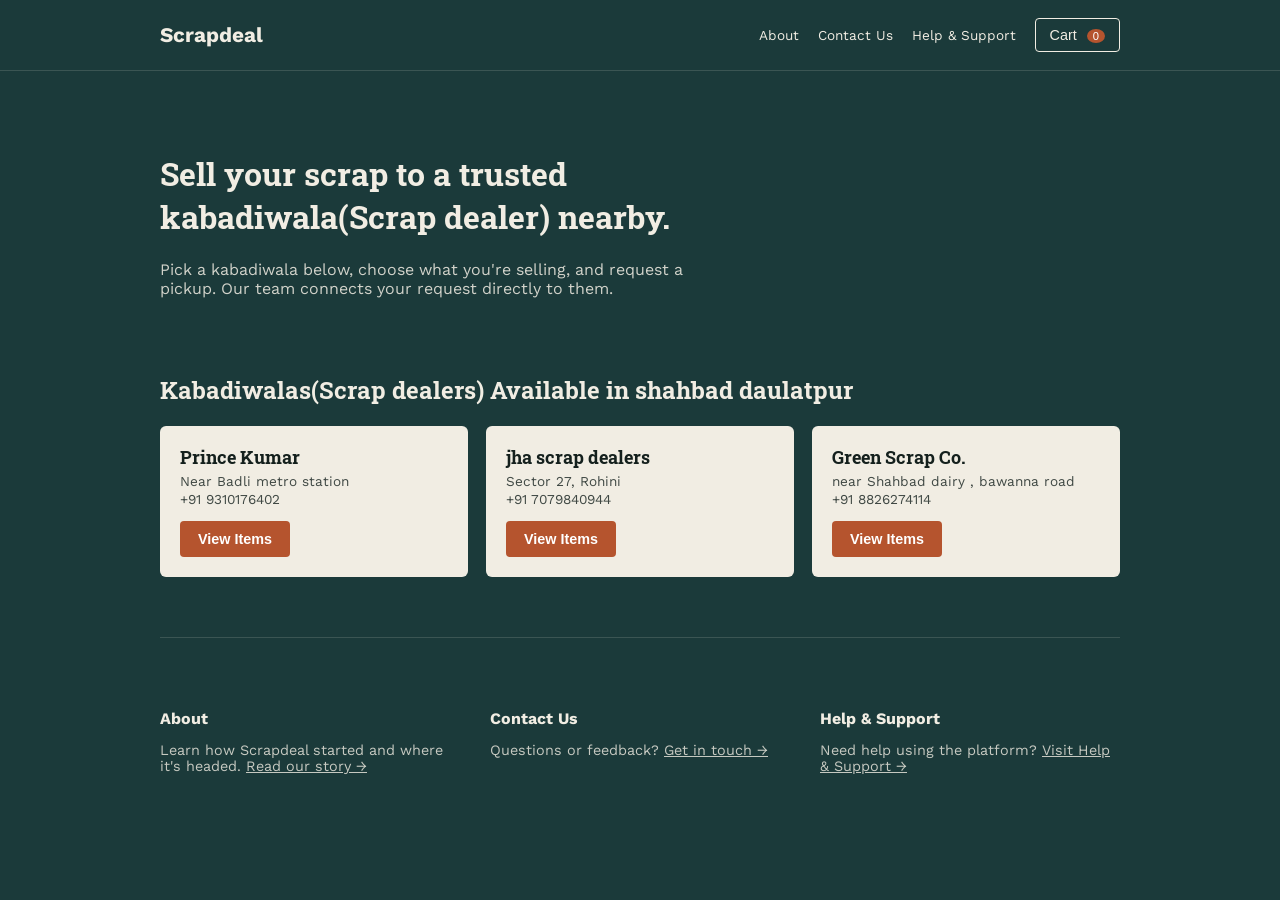
==== commit e5cdbfe6: "changes" ====
--- a/index.html
+++ b/index.html
@@ -3,7 +3,7 @@
 <head>
   <meta charset="UTF-8">
   <meta name="viewport" content="width=device-width, initial-scale=1.0">
-  <title>Kabadiwala Connect</title>
+  <title>Scrapdeal</title>
 
   <link href="https://fonts.googleapis.com/css2?family=Roboto+Slab:wght@700&family=Work+Sans:wght@400;600&display=swap" rel="stylesheet">
   <link rel="stylesheet" href="styles.css">
@@ -13,14 +13,12 @@
   <!-- ===== HEADER (visible on every screen) ===== -->
   <header>
     <div class="container">
-      <div class="logo" onclick="goHome()">Kabadiwala Connect</div>
+      <div class="logo" onclick="showScreen('home')">Scrapdeal</div>
       <nav>
         <a href="about.html">About</a>
-        <a href="track.html">Track pickup</a>
-        <a href="collector.html">Collector</a>
-        <a href="admin.html">Ops</a>
-        <a onclick="scrollToInfo('contact')">Contact</a>
-        <button id="cart-button" type="button">
+        <a href="contact.html">Contact Us</a>
+        <a href="help.html">Help &amp; Support</a>
+        <button id="cart-button" onclick="showScreen('cart')">
           Cart <span id="cart-count">0</span>
         </button>
       </nav>
@@ -35,37 +33,33 @@
     <div class="container">
 
       <div class="hero">
-        <h1>Sell your scrap to a trusted kabadiwala nearby.</h1>
+        <h1>Sell your scrap to a trusted kabadiwala(Scrap dealer) nearby.</h1>
         <p>Pick a kabadiwala below, choose what you're selling, and request
            a pickup. Our team connects your request directly to them.</p>
       </div>
 
-      <div class="stats-strip" id="impact-stats"></div>
+      <h2>Kabadiwalas(Scrap dealers) Available in shahbad daulatpur</h2>
+      <div class="kabadiwala-grid" id="kabadiwala-list">
+        <!-- filled in by JavaScript from the "kabadiwalas" list below -->
+      </div>
 
-      <h2>Kabadiwalas Near You</h2>
-      <div class="search-row">
-        <input type="search" id="area-search" placeholder="Filter by name or area (e.g. Sector 12)">
-      </div>
-      <div class="kabadiwala-grid" id="kabadiwala-list"></div>
-
-      <!-- ===== ABOUT / CONTACT / HELP ===== -->
+      <!-- ===== ABOUT / CONTACT / HELP -- now separate pages, linked here ===== -->
       <div class="info-section">
         <div class="info-grid">
-          <div id="about">
+          <div>
             <h4>About</h4>
-            <p>Kabadiwala Connect links households with local scrap collectors,
-               so every pickup is transparent and fairly priced.
-               <a href="about.html" style="text-decoration: underline;">Read our full story &rarr;</a></p>
+            <p>Learn how Scrapdeal started and where it's headed.
+               <a href="about.html" style="text-decoration: underline;">Read our story &rarr;</a></p>
           </div>
-          <div id="contact">
+          <div>
             <h4>Contact Us</h4>
-            <p>Email: team@kabadiwalaconnect.in<br>
-               Phone: +91 93101 76402</p>
+            <p>Questions or feedback?
+               <a href="contact.html" style="text-decoration: underline;">Get in touch &rarr;</a></p>
           </div>
-          <div id="help">
+          <div>
             <h4>Help &amp; Support</h4>
-            <p>Having trouble requesting a pickup? Reach out to us using the
-               contact details above and we'll help you directly.</p>
+            <p>Need help using the platform?
+               <a href="help.html" style="text-decoration: underline;">Visit Help &amp; Support &rarr;</a></p>
           </div>
         </div>
       </div>
@@ -138,9 +132,8 @@
           </div>
           <div class="form-group">
             <label for="cf-phone">Phone Number</label>
-            <input type="tel" id="cf-phone" required placeholder="10-digit mobile">
+            <input type="tel" id="cf-phone" required>
           </div>
-          <p id="checkout-error" class="banner" hidden></p>
           <div class="form-group">
             <label for="cf-address">Address</label>
             <input type="text" id="cf-address" required>
@@ -162,14 +155,11 @@
   <div class="screen" id="screen-confirmation">
     <div class="container">
       <div class="confirmation-box">
-        <h3>Request logged</h3>
-        <p>Your tracking code</p>
-        <p class="tracking-code" id="tracking-code"></p>
+        <h3>Request Sent!</h3>
         <p id="confirmation-summary"></p>
-        <p>Share this code with the collector, or track status any time.</p>
-        <a class="btn" id="track-link" href="track.html">Track this pickup</a>
+        <p>Our team will connect you with the kabadiwala shortly.</p>
       </div>
-      <button class="btn btn-secondary" style="margin-top:24px;" onclick="startOver()">Back to Home</button>
+      <button class="btn" style="margin-top:24px;" onclick="startOver()">Back to Home</button>
     </div>
   </div>
 
